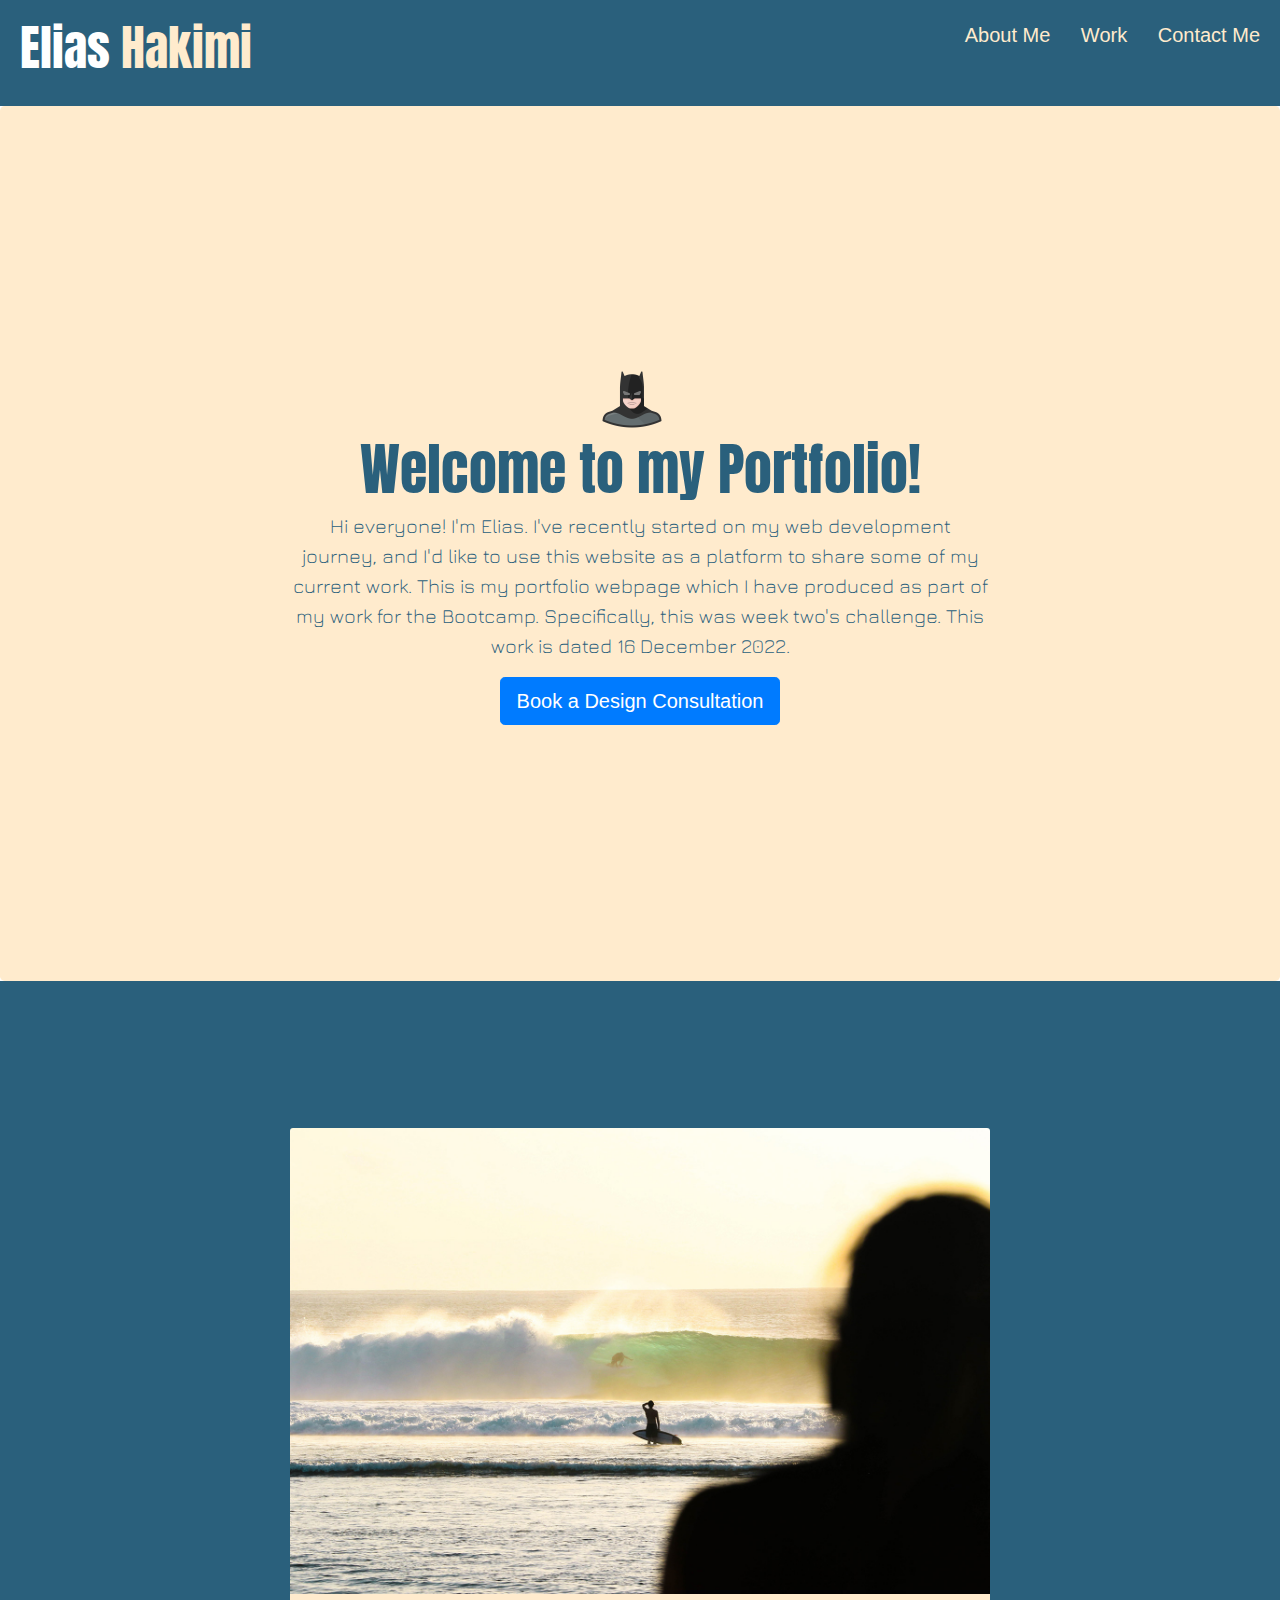
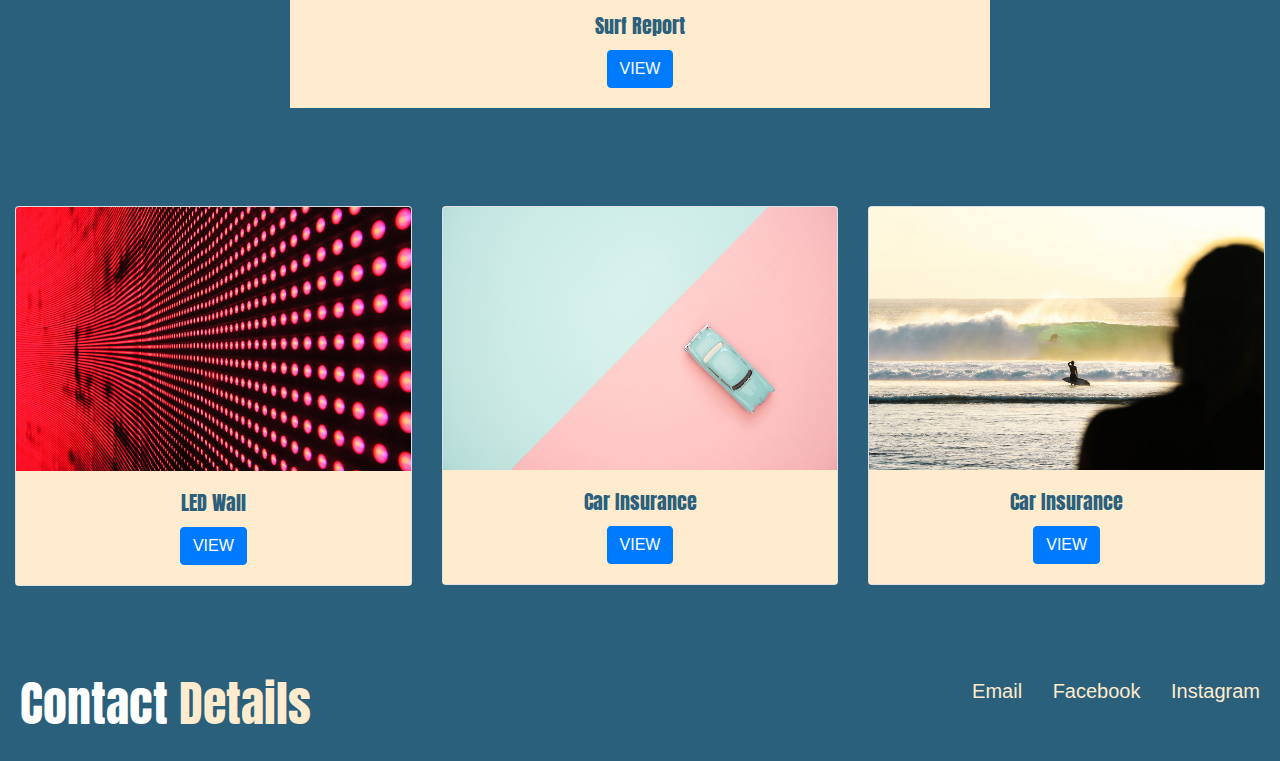
==== starter/index.html @ 5e56df0a "Trail upload of my Week 2 challenge on the 29/12/22" ====
<!DOCTYPE html>
<html lang="en-gb">

<head>
  <!-- Required meta tags -->
  <meta charset="UTF-8"/>
  <meta name="viewport" content="width=device-width, initial-scale=1, shrink-to-fit=no">

  <!-- Bootstrap CSS -->
  <link rel="stylesheet" href="https://stackpath.bootstrapcdn.com/bootstrap/4.3.1/css/bootstrap.min.css"
    integrity="sha384-ggOyR0iXCbMQv3Xipma34MD+dH/1fQ784/j6cY/iJTQUOhcWr7x9JvoRxT2MZw1T" crossorigin="anonymous">
  <link href="https://fonts.googleapis.com/css?family=Anton|Jura&display=swap" rel="stylesheet">
  <link rel="stylesheet" href="./css/style.css">

  <title>Elias Hakimi Bootcamp Challenge 2 Portfolio</title>
</head>

<body>
<!-- Navigation -->
  <nav class="Main-Title-and-Links">
    <h1>Elias<span class="Hakimi"> Hakimi</span></h1>
    <div>
      <ul>
        <li>
          <a href="#About-Me">About Me</a>
        </li>
        <li>
          <a href="#Work">Work</a>
        </li>
        <li>
          <a href="#Contact-Me">Contact Me</a>
        </li>
      </ul>
    </div>
  </nav>

<!-- jumbotron -->
<div class="jumbotron">
  <div id="About-Me" div class="jumboCopy">
    <a class=navbar-brand><img src="../starter/images/batman-icon.png"></a>
    <h1 class="display-4">Welcome to my Portfolio!</h1>
    <p class="lead">Hi everyone! I'm Elias. I've recently started on my web development journey,
      and I'd like to use this website as a platform to share some of my current work. 
      This is my portfolio webpage which I have produced as part of 
      my work for the Bootcamp. Specifically, this was week two's challenge. 
      This work is dated 16 December 2022.</p>
    <a class="btn btn-primary btn-lg" href="#" role="button">Book a Design Consultation</a>
  </div>
</div>
<!-- End Jumbotron -->

<!-- Example Work 1  -->
<div class="container-fluid">
  <div id="Work" div class="jumboCopy">
    <img src="../starter/images/02-portfolio-4.jpg" class="card-img-top" alt="...">
      <div class="card-body">
        <h5 class="card-title">Surf Report</h5>
        <a href="#" class="btn btn-primary">VIEW</a>
      </div>
  </div>



</div>
<!-- End of Example 1 -->



<div class="container-fluid-2">
<!-- Example 2 -->
  <div class="cardContainer col-lg-4 col-md-4 col-sm-12">
    <div class="card">
      <img src="../starter/images/02-portfolio-1.jpg" class="card-img-top" alt="...">
      <div class="card-body">
        <h5 class="card-title">LED Wall</h5>
        <a href="#" class="btn btn-primary">VIEW</a>
      </div>
    </div>
  </div>
<!-- End of Example 2 -->
<!-- Example 3 -->
  <div class="cardContainer col-lg-4 col-md-4 col-sm-12">
    <div class="card">
      <img src="../starter/images/02-portfolio-3.jpg" class="card-img-top" alt="...">
      <div class="card-body">
        <h5 class="card-title">Car Insurance</h5>
        <a href="#" class="btn btn-primary">VIEW</a>
      </div>
    </div>
  </div>
<!-- End of Example 3 -->
<!-- Example 4 -->
<div class="cardContainer col-lg-4 col-md-4 col-sm-12">
  <div class="card">
    <img src="../starter/images/02-portfolio-4.jpg" class="card-img-top" alt="...">
    <div class="card-body">
      <h5 class="card-title">Car Insurance</h5>
      <a href="#" class="btn btn-primary">VIEW</a>
    </div>
  </div>
</div>
</div>


<!-- footer -->
<nav class="Main-Title-and-Links">
  <h1>Contact<span class="Hakimi"> Details</span></h1>
  <div id="Contact-Me">
    <ul>
      <li>
        <a href="#">Email</a>
      </li>
      <li>
        <a href="#">Facebook</a>
      </li>
      <li>
        <a href="#">Instagram</a>
      </li>
    </ul>
  </div>
</nav>
<!-- End footer -->
<!-- Optional JavaScript -->
<!-- jQuery first, then Popper.js, then Bootstrap JS -->
<script src="https://code.jquery.com/jquery-3.3.1.slim.min.js"
  integrity="sha384-q8i/X+965DzO0rT7abK41JStQIAqVgRVzpbzo5smXKp4YfRvH+8abtTE1Pi6jizo"
  crossorigin="anonymous"></script>
<script src="https://cdnjs.cloudflare.com/ajax/libs/popper.js/1.14.7/umd/popper.min.js"
  integrity="sha384-UO2eT0CpHqdSJQ6hJty5KVphtPhzWj9WO1clHTMGa3JDZwrnQq4sF86dIHNDz0W1"
  crossorigin="anonymous"></script>
<script src="https://stackpath.bootstrapcdn.com/bootstrap/4.3.1/js/bootstrap.min.js"
  integrity="sha384-JjSmVgyd0p3pXB1rRibZUAYoIIy6OrQ6VrjIEaFf/nJGzIxFDsf4x0xIM+B07jRM"
  crossorigin="anonymous"></script>
</body>
---- starter/css/style.css ----
h1, h2, h3 , h4, h5, h6, footer {
  font-family: 'Anton', sans-serif;
}
p {
  font-family: 'Jura', sans-serif;
}

* {
  box-sizing: border-box;
  padding: 0;
  margin: 0;
}

body {
  background-color: white;
  margin: 0;
  padding: 0;
  font-family: 'Trebuchet MS', 'Lucida Sans Unicode', 'Lucida Grande', 'Lucida Sans', Arial, sans-serif;
  line-height: 1.5;
}

.Main-Title-and-Links {
  padding: 20px;
  font-family: 'Trebuchet MS', 'Lucida Sans Unicode', 'Lucida Grande', 'Lucida Sans', Arial, sans-serif;
  background-color: #2a607c;
  color: #ffffff;
}



.Main-Title-and-Links h1 {
  display: inline-block;
  font-size: 48px;
}

.Main-Title-and-Links h1 .Hakimi{
  color: blanchedalmond;
}

.Main-Title-and-Links div {
  display: inline-block;
  float: right;
  font-family: 'Trebuchet MS', 'Lucida Sans Unicode', 'Lucida Grande', 'Lucida Sans', Arial, sans-serif;
  font-size: 20px;
}

.Main-Title-and-Links div ul {
  list-style-type: none;
}

.Main-Title-and-Links div ul li {
  display: inline-block;
  margin-left: 25px;
}

a {
  color: blanchedalmond;
  text-decoration: none;
}

p {
  font-size: 16px;
}

.float-left {
  float: left;
  margin-right: 125px;
  height: 150px;
  width: 120px;
}

.content {
  display: inline-block;
  margin-left: 20px;
}

.About-Me {
  margin-bottom: 20px;
  padding: 20px;
  height: 300px;
  font-family: 'Gill Sans', 'Gill Sans MT', Calibri, 'Trebuchet MS', sans-serif;
  background-color:white;
  color: #2a607c;
}


.jumbotron {
  background-color: blanchedalmond;
  background-size: cover;
  background-repeat: no-repeat;
  height: calc(100vh - 25px);
  display: flex;
  align-items: center;
  justify-content: center;
  margin: 0;
}

.jumboCopy {
  width: 70%;
  min-width: 500px;
  max-width: 700px;
  color: #2a607c;
  text-align: center;
}  

.Work {
  margin: 0%;
  background-color:#2a607c;;
  background-size: cover;
  background-repeat: no-repeat;
  height: fit-content;
  padding-top: 10px;
}

.container-fluid {
  background-color: #2a607c;
  background-size: cover;
  background-repeat: no-repeat;
  height: calc(100vh - 25px);
  display: flex;
  align-items: center;
  justify-content: center;
  margin: 0;
}

.cardContainer{
  text-align: center;
}

.card {
  margin: 0 auto;
  padding: auto;
}

.card-body {
  background-color: blanchedalmond;
}

.card-title {
  color: #2a607c;
}

.container-fluid-2{
  background-color: #2a607c;
  background-size: cover;
  background-repeat: no-repeat;
  height: 400px;
  display: flex;
  align-items: center;
  justify-content: center;
  margin: 0;
  padding-bottom: 120px;
}

.footer {
  display: flex;
  justify-content: space-between;
  align-items: center;
  background: blanchedalmond;
  height: 100px;
  margin: 0;
  padding: 0;
}

@media only screen and (min-height: 740px), (max-width:1000px), (orienation:landscape) {
  p {font-size: 1.25rem;}
}
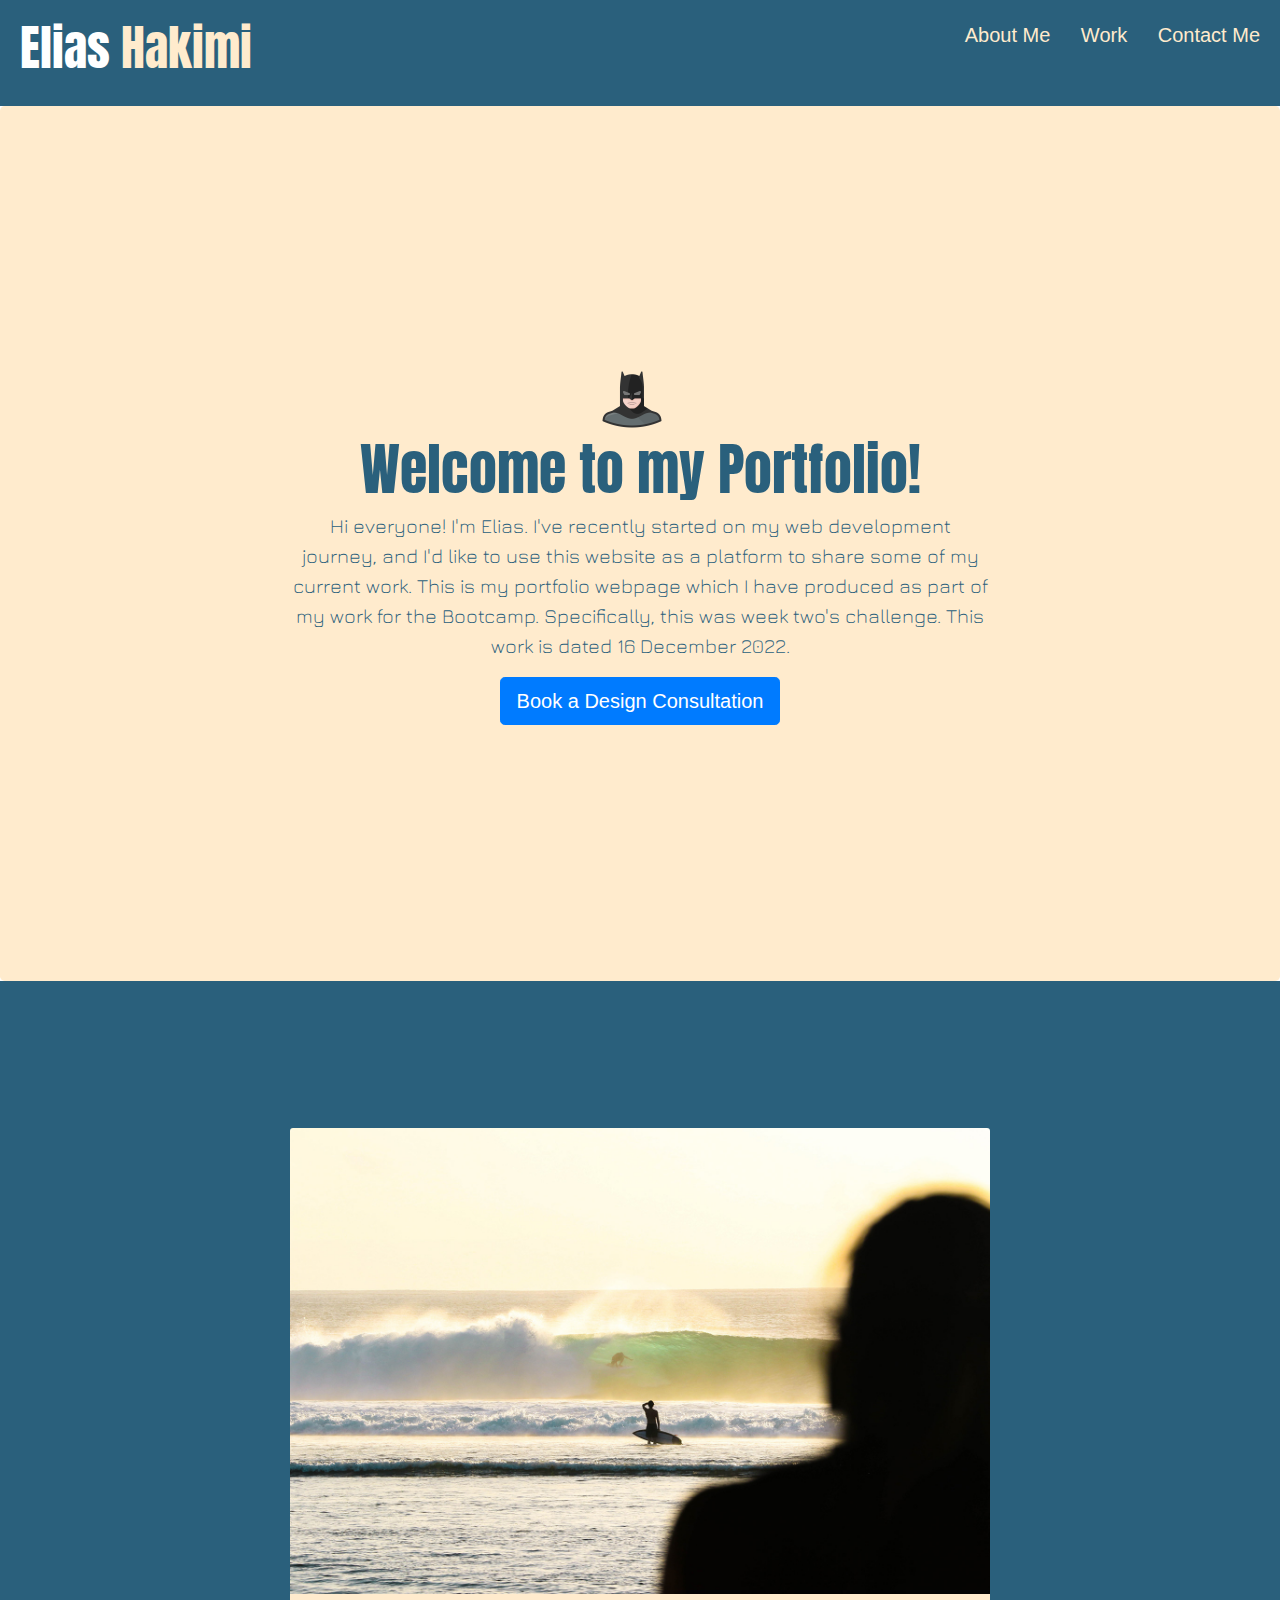
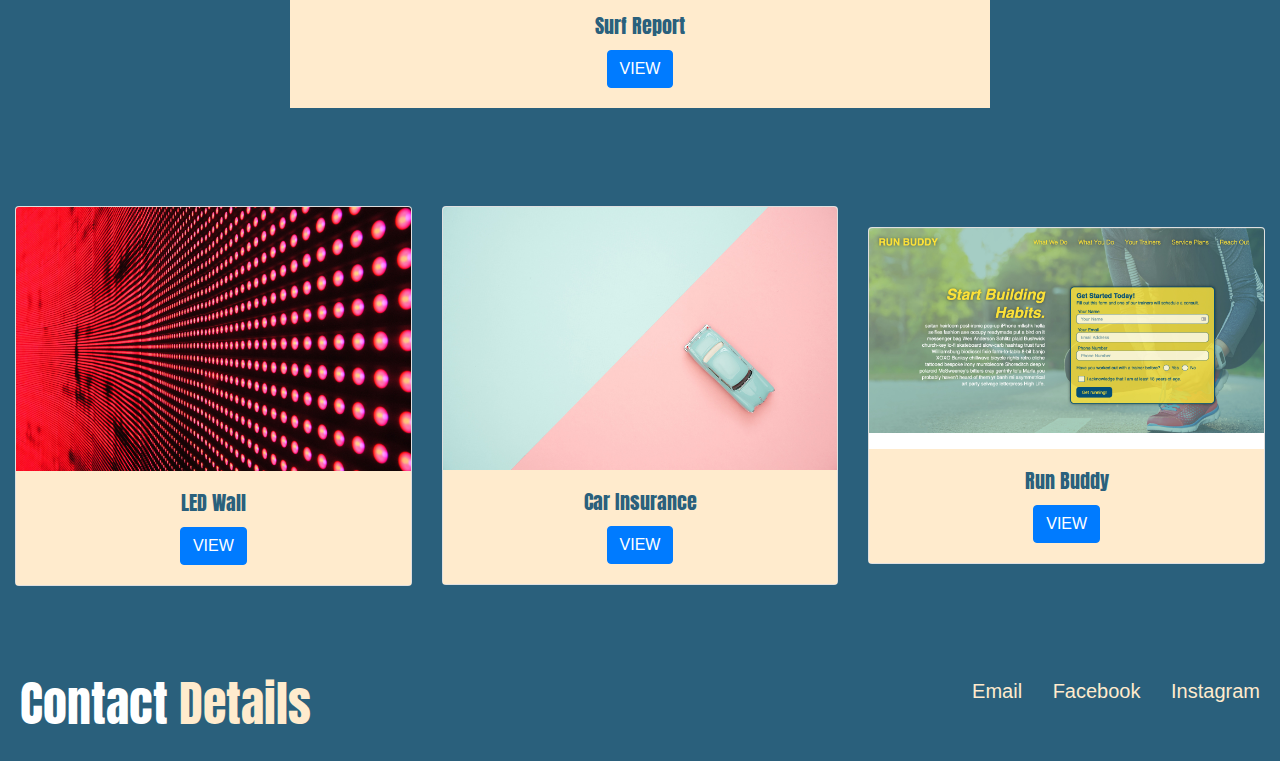
==== commit 550bf77b: "Additional ammendments made: alt image info added, images in html file were corrected to their right" ====
--- a/starter/index.html
+++ b/starter/index.html
@@ -50,9 +50,9 @@
 <!-- End Jumbotron -->
 
 <!-- Example Work 1  -->
-<div class="container-fluid">
+<div class="container-fluid ">
   <div id="Work" div class="jumboCopy">
-    <img src="../starter/images/02-portfolio-4.jpg" class="card-img-top" alt="...">
+    <img src="../starter/images/02-portfolio-4.jpg" class="card-img-top" alt="image of a surfer">
       <div class="card-body">
         <h5 class="card-title">Surf Report</h5>
         <a href="#" class="btn btn-primary">VIEW</a>
@@ -70,7 +70,7 @@
 <!-- Example 2 -->
   <div class="cardContainer col-lg-4 col-md-4 col-sm-12">
     <div class="card">
-      <img src="../starter/images/02-portfolio-1.jpg" class="card-img-top" alt="...">
+      <img src="../starter/images/02-portfolio-1.jpg" class="card-img-top" alt="image of an LED wall">
       <div class="card-body">
         <h5 class="card-title">LED Wall</h5>
         <a href="#" class="btn btn-primary">VIEW</a>
@@ -81,7 +81,7 @@
 <!-- Example 3 -->
   <div class="cardContainer col-lg-4 col-md-4 col-sm-12">
     <div class="card">
-      <img src="../starter/images/02-portfolio-3.jpg" class="card-img-top" alt="...">
+      <img src="../starter/images/02-portfolio-3.jpg" class="card-img-top" alt="stock image with a topdown view of a vintage car on a solid pink/blue background, with a diagonal line bisecting the two colours">
       <div class="card-body">
         <h5 class="card-title">Car Insurance</h5>
         <a href="#" class="btn btn-primary">VIEW</a>
@@ -92,9 +92,9 @@
 <!-- Example 4 -->
 <div class="cardContainer col-lg-4 col-md-4 col-sm-12">
   <div class="card">
-    <img src="../starter/images/02-portfolio-4.jpg" class="card-img-top" alt="...">
+    <img src="../starter/images/02-run-buddy.jpg"class="card-img-top" alt="Image of the run buddy application">
     <div class="card-body">
-      <h5 class="card-title">Car Insurance</h5>
+      <h5 class="card-title">Run Buddy</h5>
       <a href="#" class="btn btn-primary">VIEW</a>
     </div>
   </div>
